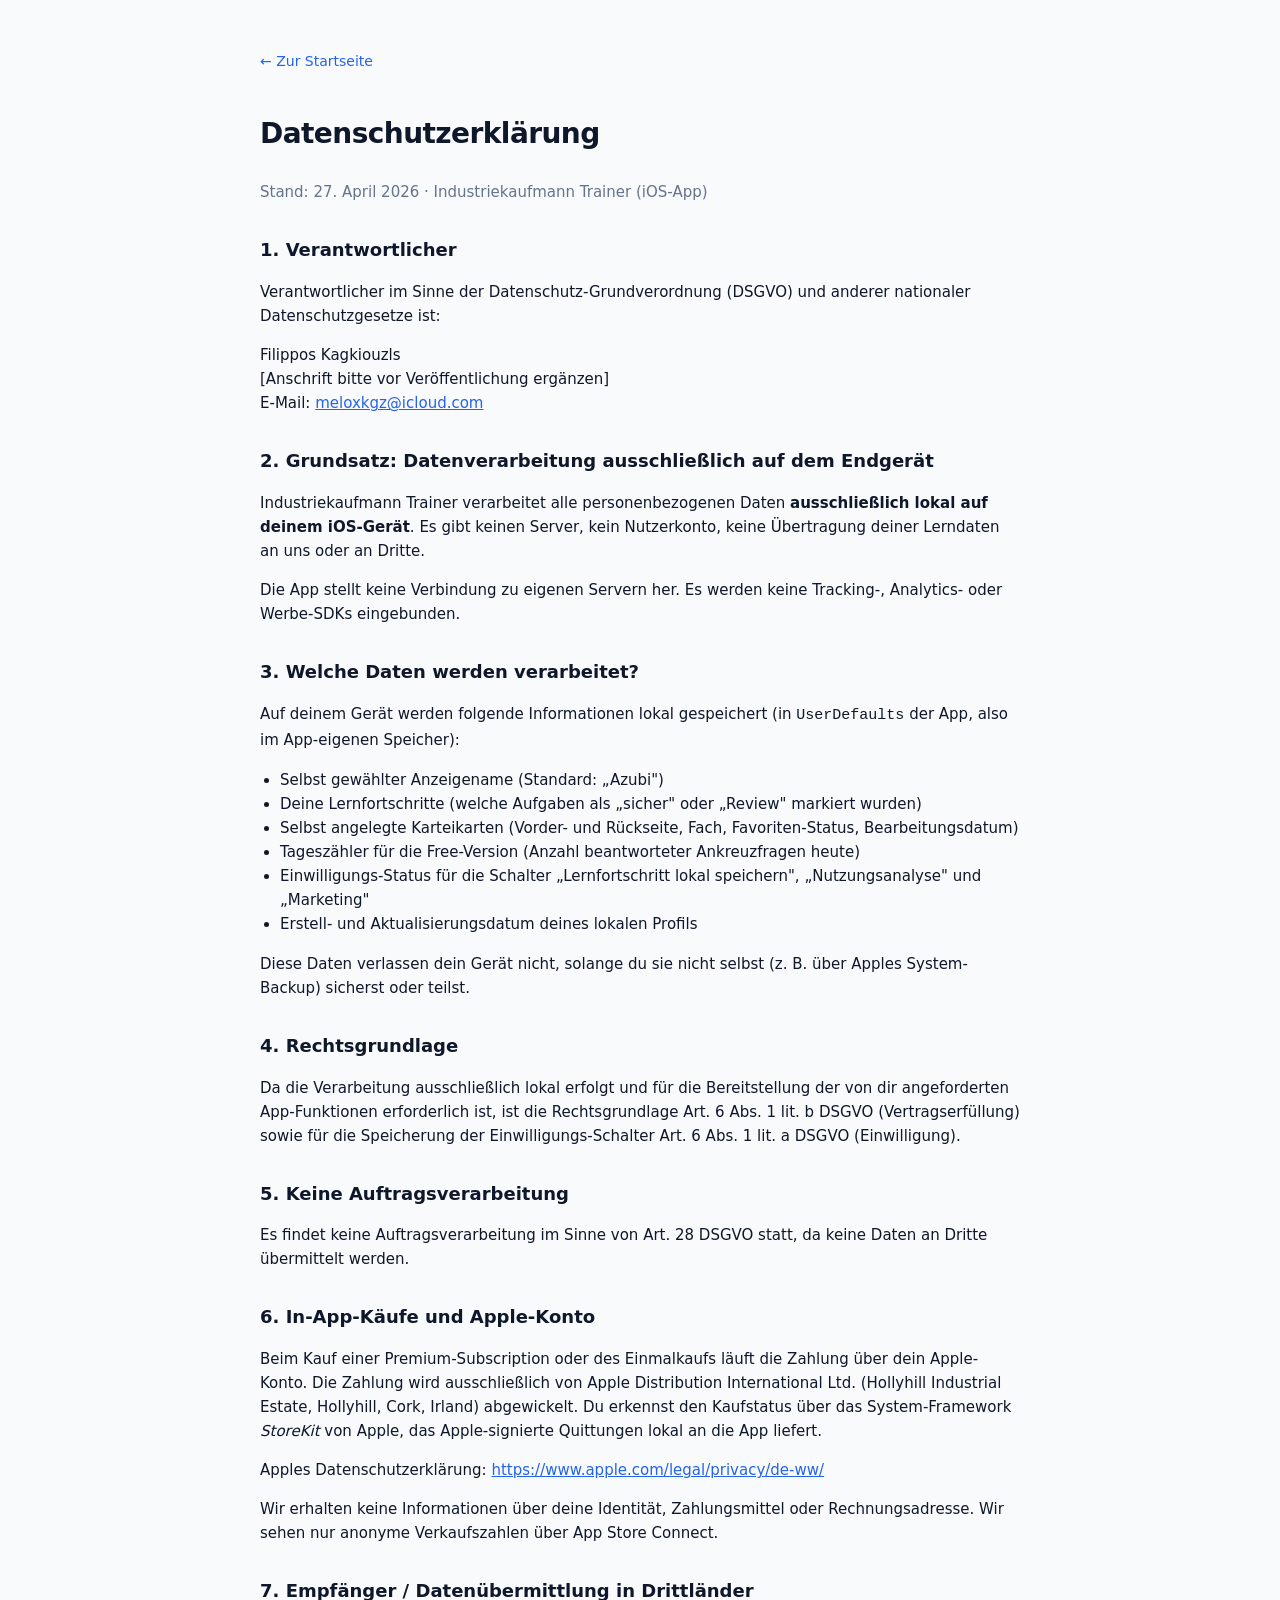
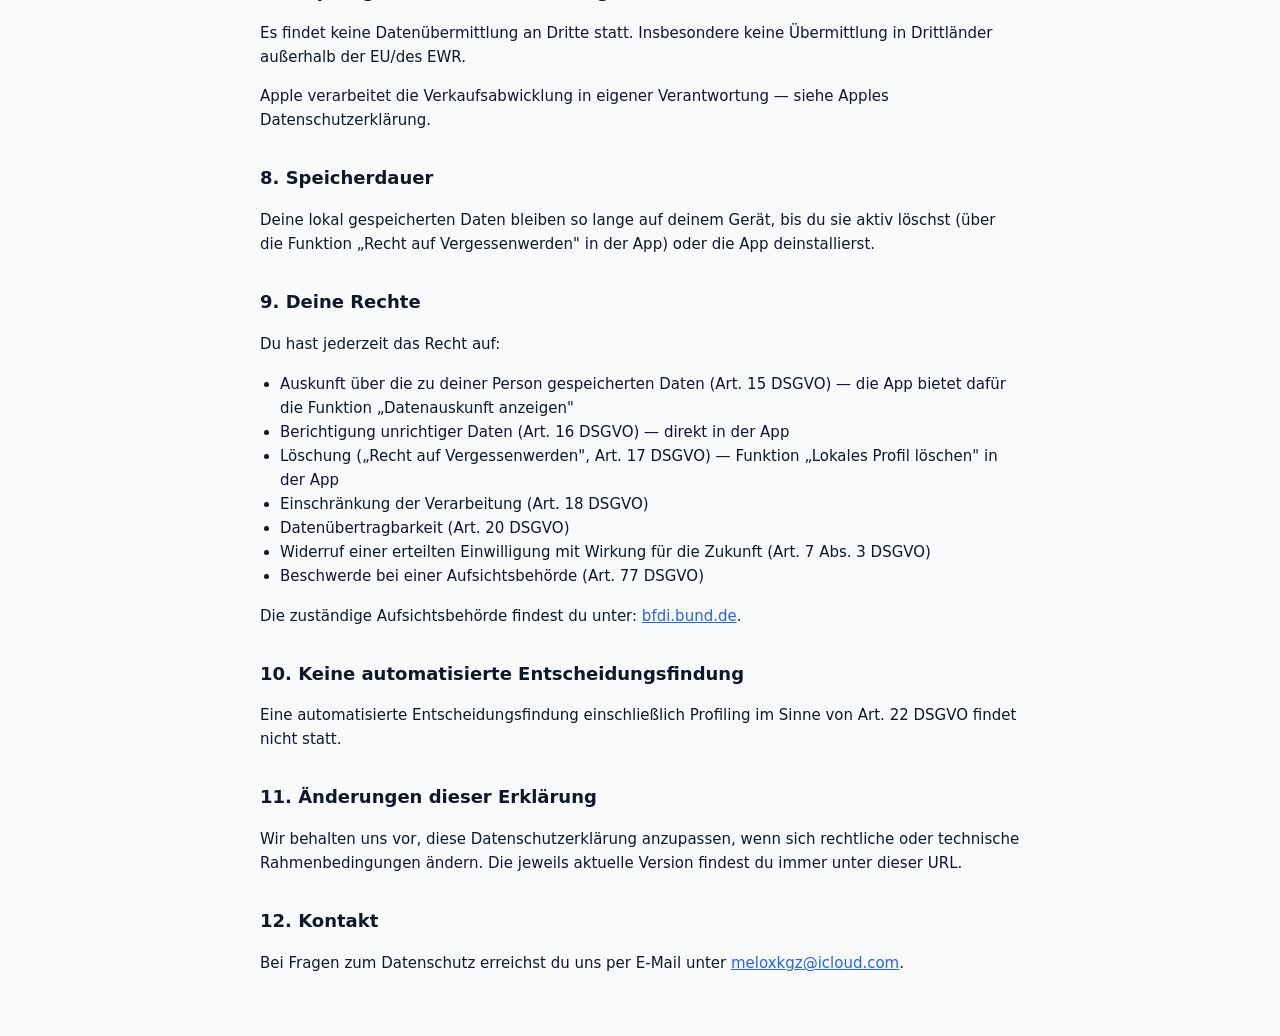
==== datenschutz.html @ b27130db "Initial site: index, datenschutz, impressum, support" ====
<!doctype html>
<html lang="de">
<head>
  <meta charset="utf-8">
  <meta name="viewport" content="width=device-width, initial-scale=1">
  <title>Datenschutzerklärung — Industriekaufmann Trainer</title>
  <link rel="stylesheet" href="style.css">
</head>
<body>
  <article class="legal container">
    <a class="back" href="index.html">&larr; Zur Startseite</a>
    <h1>Datenschutzerklärung</h1>
    <p class="meta">Stand: 27. April 2026 · Industriekaufmann Trainer (iOS-App)</p>

    <h2>1. Verantwortlicher</h2>
    <p>Verantwortlicher im Sinne der Datenschutz-Grundverordnung (DSGVO) und anderer nationaler Datenschutzgesetze ist:</p>
    <p>
      Filippos Kagkiouzls<br>
      [Anschrift bitte vor Veröffentlichung ergänzen]<br>
      E-Mail: <a href="mailto:meloxkgz@icloud.com">meloxkgz@icloud.com</a>
    </p>

    <h2>2. Grundsatz: Datenverarbeitung ausschließlich auf dem Endgerät</h2>
    <p>Industriekaufmann Trainer verarbeitet alle personenbezogenen Daten <strong>ausschließlich lokal auf deinem iOS-Gerät</strong>. Es gibt keinen Server, kein Nutzerkonto, keine Übertragung deiner Lerndaten an uns oder an Dritte.</p>
    <p>Die App stellt keine Verbindung zu eigenen Servern her. Es werden keine Tracking-, Analytics- oder Werbe-SDKs eingebunden.</p>

    <h2>3. Welche Daten werden verarbeitet?</h2>
    <p>Auf deinem Gerät werden folgende Informationen lokal gespeichert (in <code>UserDefaults</code> der App, also im App-eigenen Speicher):</p>
    <ul>
      <li>Selbst gewählter Anzeigename (Standard: „Azubi")</li>
      <li>Deine Lernfortschritte (welche Aufgaben als „sicher" oder „Review" markiert wurden)</li>
      <li>Selbst angelegte Karteikarten (Vorder- und Rückseite, Fach, Favoriten-Status, Bearbeitungsdatum)</li>
      <li>Tageszähler für die Free-Version (Anzahl beantworteter Ankreuzfragen heute)</li>
      <li>Einwilligungs-Status für die Schalter „Lernfortschritt lokal speichern", „Nutzungsanalyse" und „Marketing"</li>
      <li>Erstell- und Aktualisierungsdatum deines lokalen Profils</li>
    </ul>
    <p>Diese Daten verlassen dein Gerät nicht, solange du sie nicht selbst (z.&nbsp;B. über Apples System-Backup) sicherst oder teilst.</p>

    <h2>4. Rechtsgrundlage</h2>
    <p>Da die Verarbeitung ausschließlich lokal erfolgt und für die Bereitstellung der von dir angeforderten App-Funktionen erforderlich ist, ist die Rechtsgrundlage Art.&nbsp;6 Abs.&nbsp;1 lit.&nbsp;b DSGVO (Vertragserfüllung) sowie für die Speicherung der Einwilligungs-Schalter Art.&nbsp;6 Abs.&nbsp;1 lit.&nbsp;a DSGVO (Einwilligung).</p>

    <h2>5. Keine Auftragsverarbeitung</h2>
    <p>Es findet keine Auftragsverarbeitung im Sinne von Art.&nbsp;28 DSGVO statt, da keine Daten an Dritte übermittelt werden.</p>

    <h2>6. In-App-Käufe und Apple-Konto</h2>
    <p>Beim Kauf einer Premium-Subscription oder des Einmalkaufs läuft die Zahlung über dein Apple-Konto. Die Zahlung wird ausschließlich von Apple Distribution International Ltd. (Hollyhill Industrial Estate, Hollyhill, Cork, Irland) abgewickelt. Du erkennst den Kaufstatus über das System-Framework <em>StoreKit</em> von Apple, das Apple-signierte Quittungen lokal an die App liefert.</p>
    <p>Apples Datenschutzerklärung: <a href="https://www.apple.com/legal/privacy/de-ww/" target="_blank" rel="noopener">https://www.apple.com/legal/privacy/de-ww/</a></p>
    <p>Wir erhalten keine Informationen über deine Identität, Zahlungsmittel oder Rechnungsadresse. Wir sehen nur anonyme Verkaufszahlen über App Store Connect.</p>

    <h2>7. Empfänger / Datenübermittlung in Drittländer</h2>
    <p>Es findet keine Datenübermittlung an Dritte statt. Insbesondere keine Übermittlung in Drittländer außerhalb der EU/des EWR.</p>
    <p>Apple verarbeitet die Verkaufsabwicklung in eigener Verantwortung — siehe Apples Datenschutzerklärung.</p>

    <h2>8. Speicherdauer</h2>
    <p>Deine lokal gespeicherten Daten bleiben so lange auf deinem Gerät, bis du sie aktiv löschst (über die Funktion „Recht auf Vergessenwerden" in der App) oder die App deinstallierst.</p>

    <h2>9. Deine Rechte</h2>
    <p>Du hast jederzeit das Recht auf:</p>
    <ul>
      <li>Auskunft über die zu deiner Person gespeicherten Daten (Art.&nbsp;15 DSGVO) — die App bietet dafür die Funktion „Datenauskunft anzeigen"</li>
      <li>Berichtigung unrichtiger Daten (Art.&nbsp;16 DSGVO) — direkt in der App</li>
      <li>Löschung („Recht auf Vergessenwerden", Art.&nbsp;17 DSGVO) — Funktion „Lokales Profil löschen" in der App</li>
      <li>Einschränkung der Verarbeitung (Art.&nbsp;18 DSGVO)</li>
      <li>Datenübertragbarkeit (Art.&nbsp;20 DSGVO)</li>
      <li>Widerruf einer erteilten Einwilligung mit Wirkung für die Zukunft (Art.&nbsp;7 Abs.&nbsp;3 DSGVO)</li>
      <li>Beschwerde bei einer Aufsichtsbehörde (Art.&nbsp;77 DSGVO)</li>
    </ul>
    <p>Die zuständige Aufsichtsbehörde findest du unter: <a href="https://www.bfdi.bund.de/DE/Service/Anschriften/Laender/Laender-node.html" target="_blank" rel="noopener">bfdi.bund.de</a>.</p>

    <h2>10. Keine automatisierte Entscheidungsfindung</h2>
    <p>Eine automatisierte Entscheidungsfindung einschließlich Profiling im Sinne von Art.&nbsp;22 DSGVO findet nicht statt.</p>

    <h2>11. Änderungen dieser Erklärung</h2>
    <p>Wir behalten uns vor, diese Datenschutzerklärung anzupassen, wenn sich rechtliche oder technische Rahmenbedingungen ändern. Die jeweils aktuelle Version findest du immer unter dieser URL.</p>

    <h2>12. Kontakt</h2>
    <p>Bei Fragen zum Datenschutz erreichst du uns per E-Mail unter <a href="mailto:meloxkgz@icloud.com">meloxkgz@icloud.com</a>.</p>
  </article>
</body>
</html>
---- style.css ----
:root {
  --ink: #0f172a;
  --muted: #64748b;
  --bg: #f8fafc;
  --card: #ffffff;
  --accent: #2563eb;
  --border: rgba(15, 23, 42, 0.08);
}

* { box-sizing: border-box; }
html, body { margin: 0; padding: 0; }
body {
  font-family: -apple-system, BlinkMacSystemFont, "SF Pro Text", "Segoe UI", Roboto, system-ui, sans-serif;
  background: var(--bg);
  color: var(--ink);
  line-height: 1.6;
  -webkit-font-smoothing: antialiased;
}
.container { max-width: 760px; margin: 0 auto; padding: 0 22px; }
.hero { padding: 56px 0 32px; }
.brand { display: flex; align-items: center; gap: 18px; margin-bottom: 20px; }
.brand img { border-radius: 18px; box-shadow: 0 6px 24px rgba(37, 99, 235, .25); }
.brand h1 { margin: 0; font-size: 28px; letter-spacing: -0.02em; }
.kicker { margin: 4px 0 0; color: var(--muted); font-size: 14px; font-weight: 600; }
.lead { font-size: 17px; color: var(--ink); max-width: 640px; }
.features { display: grid; grid-template-columns: repeat(auto-fit, minmax(220px, 1fr)); gap: 12px; margin: 32px 0; }
.card { background: var(--card); border: 1px solid var(--border); padding: 16px 18px; border-radius: 16px; display: flex; flex-direction: column; gap: 4px; }
.card strong { font-size: 15px; }
.card span { font-size: 14px; color: var(--muted); }
.links { display: flex; gap: 12px; flex-wrap: wrap; margin: 24px 0 56px; }
.links a {
  background: var(--ink); color: #fff; text-decoration: none;
  padding: 12px 18px; border-radius: 12px; font-weight: 600; font-size: 14px;
}
.links a:hover { background: var(--accent); }
footer { color: var(--muted); font-size: 13px; padding: 24px 0 56px; border-top: 1px solid var(--border); margin-top: 32px; }

article.legal { padding: 48px 0; }
article.legal h1 { font-size: 28px; letter-spacing: -0.02em; margin-bottom: 24px; }
article.legal h2 { font-size: 18px; margin-top: 32px; margin-bottom: 8px; }
article.legal h3 { font-size: 15px; margin-top: 20px; margin-bottom: 4px; color: var(--muted); text-transform: uppercase; letter-spacing: 0.06em; }
article.legal p, article.legal li { font-size: 15px; }
article.legal a { color: var(--accent); }
article.legal ul { padding-left: 20px; }
.back { display: inline-block; margin-bottom: 16px; color: var(--muted); text-decoration: none; font-size: 14px; }
.back:hover { color: var(--accent); }
.meta { color: var(--muted); font-size: 13px; }
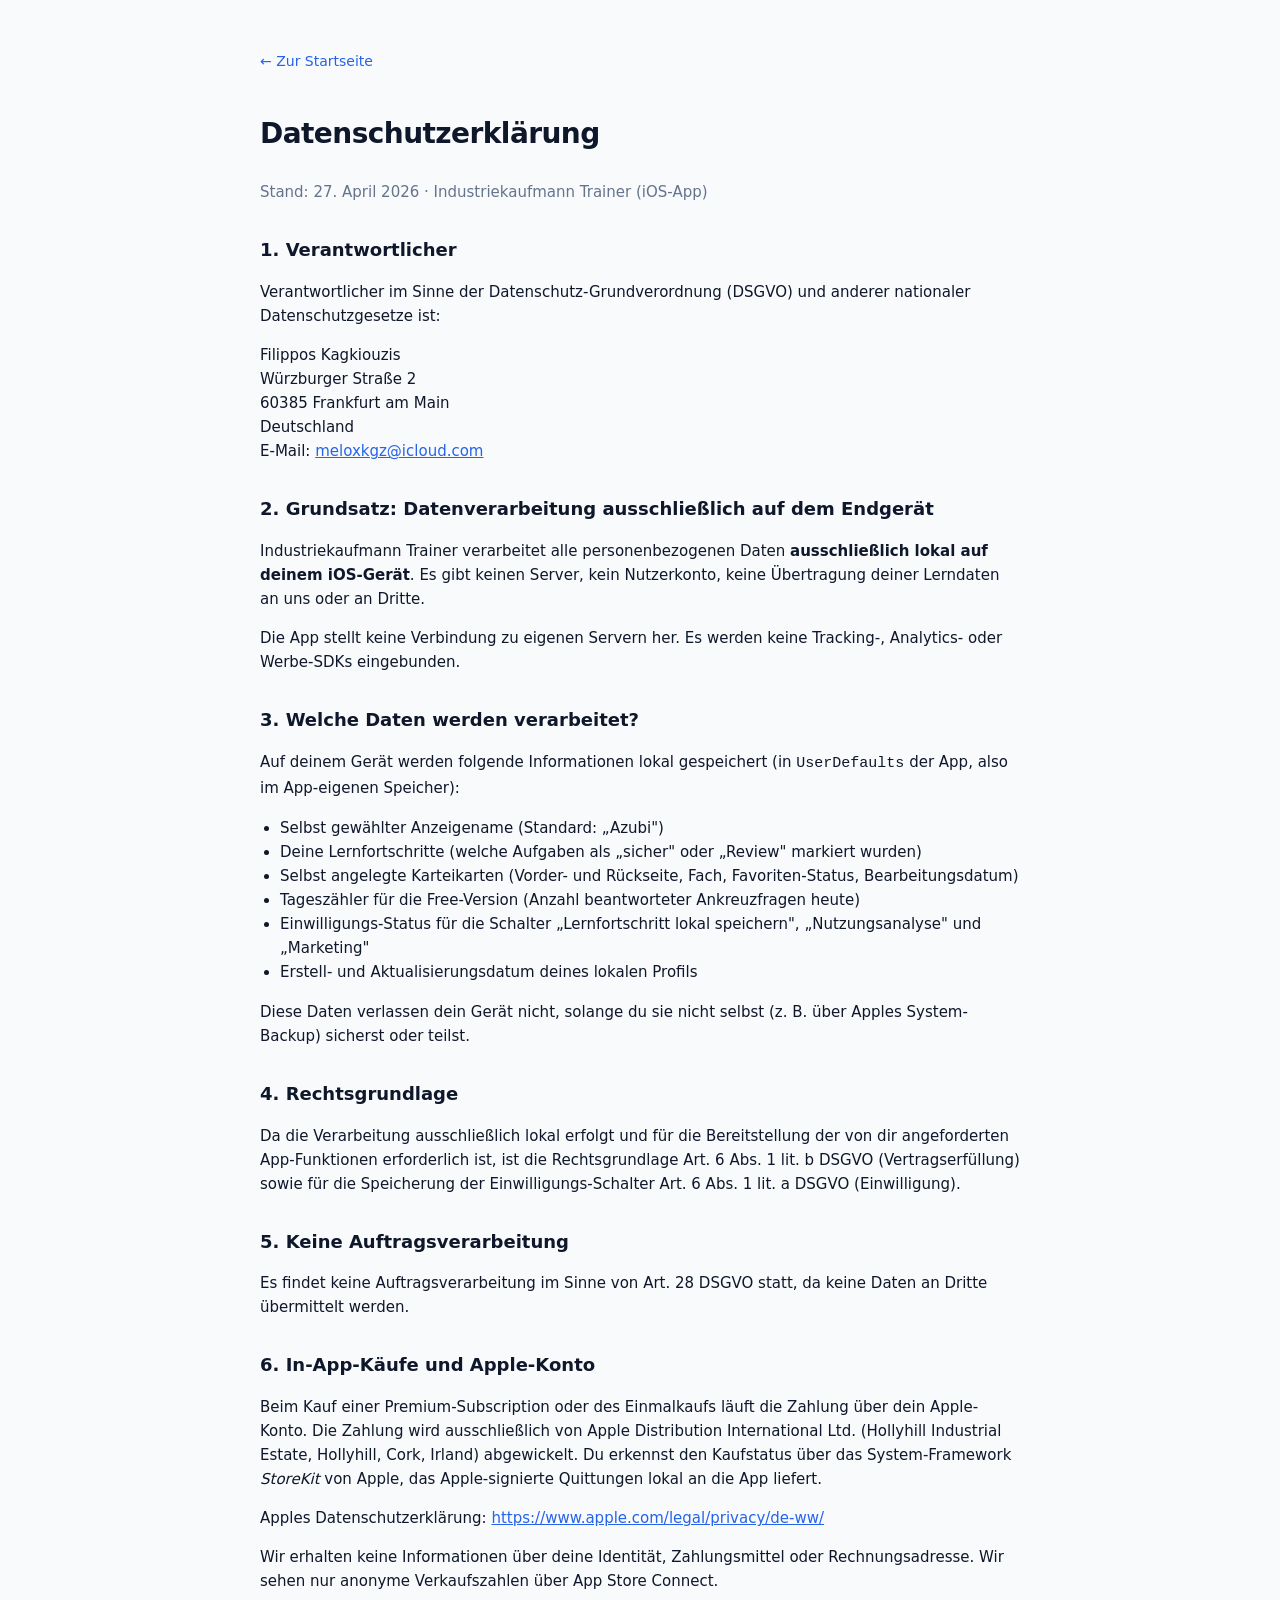
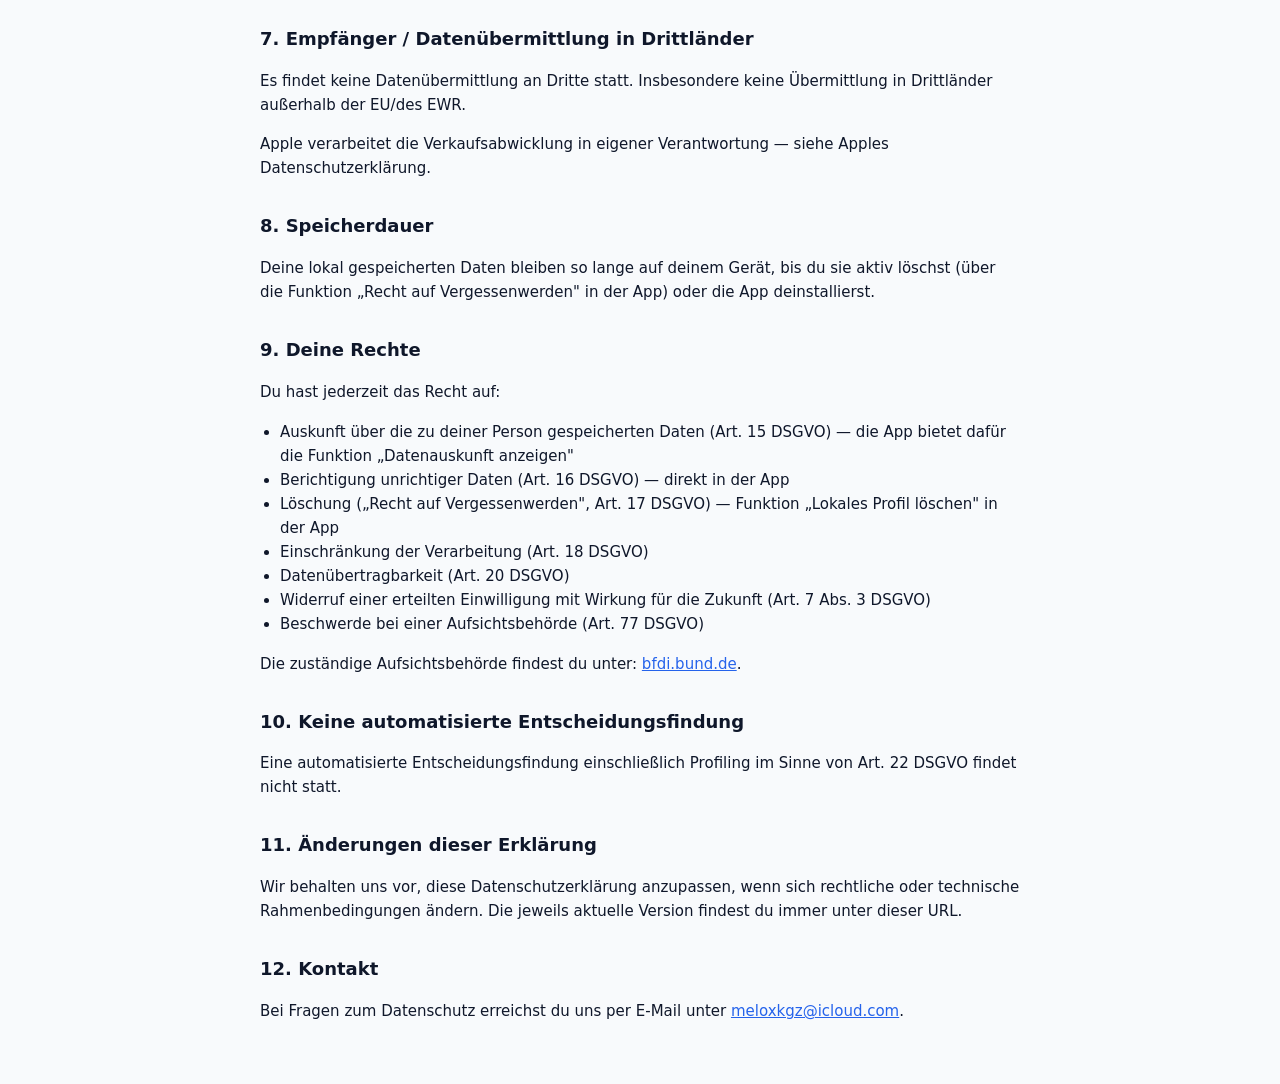
==== commit d9b7ff51: "Add full address to imprint and privacy policy" ====
--- a/datenschutz.html
+++ b/datenschutz.html
@@ -15,8 +15,10 @@
     <h2>1. Verantwortlicher</h2>
     <p>Verantwortlicher im Sinne der Datenschutz-Grundverordnung (DSGVO) und anderer nationaler Datenschutzgesetze ist:</p>
     <p>
-      Filippos Kagkiouzls<br>
-      [Anschrift bitte vor Veröffentlichung ergänzen]<br>
+      Filippos Kagkiouzis<br>
+      Würzburger Straße 2<br>
+      60385 Frankfurt am Main<br>
+      Deutschland<br>
       E-Mail: <a href="mailto:meloxkgz@icloud.com">meloxkgz@icloud.com</a>
     </p>
 
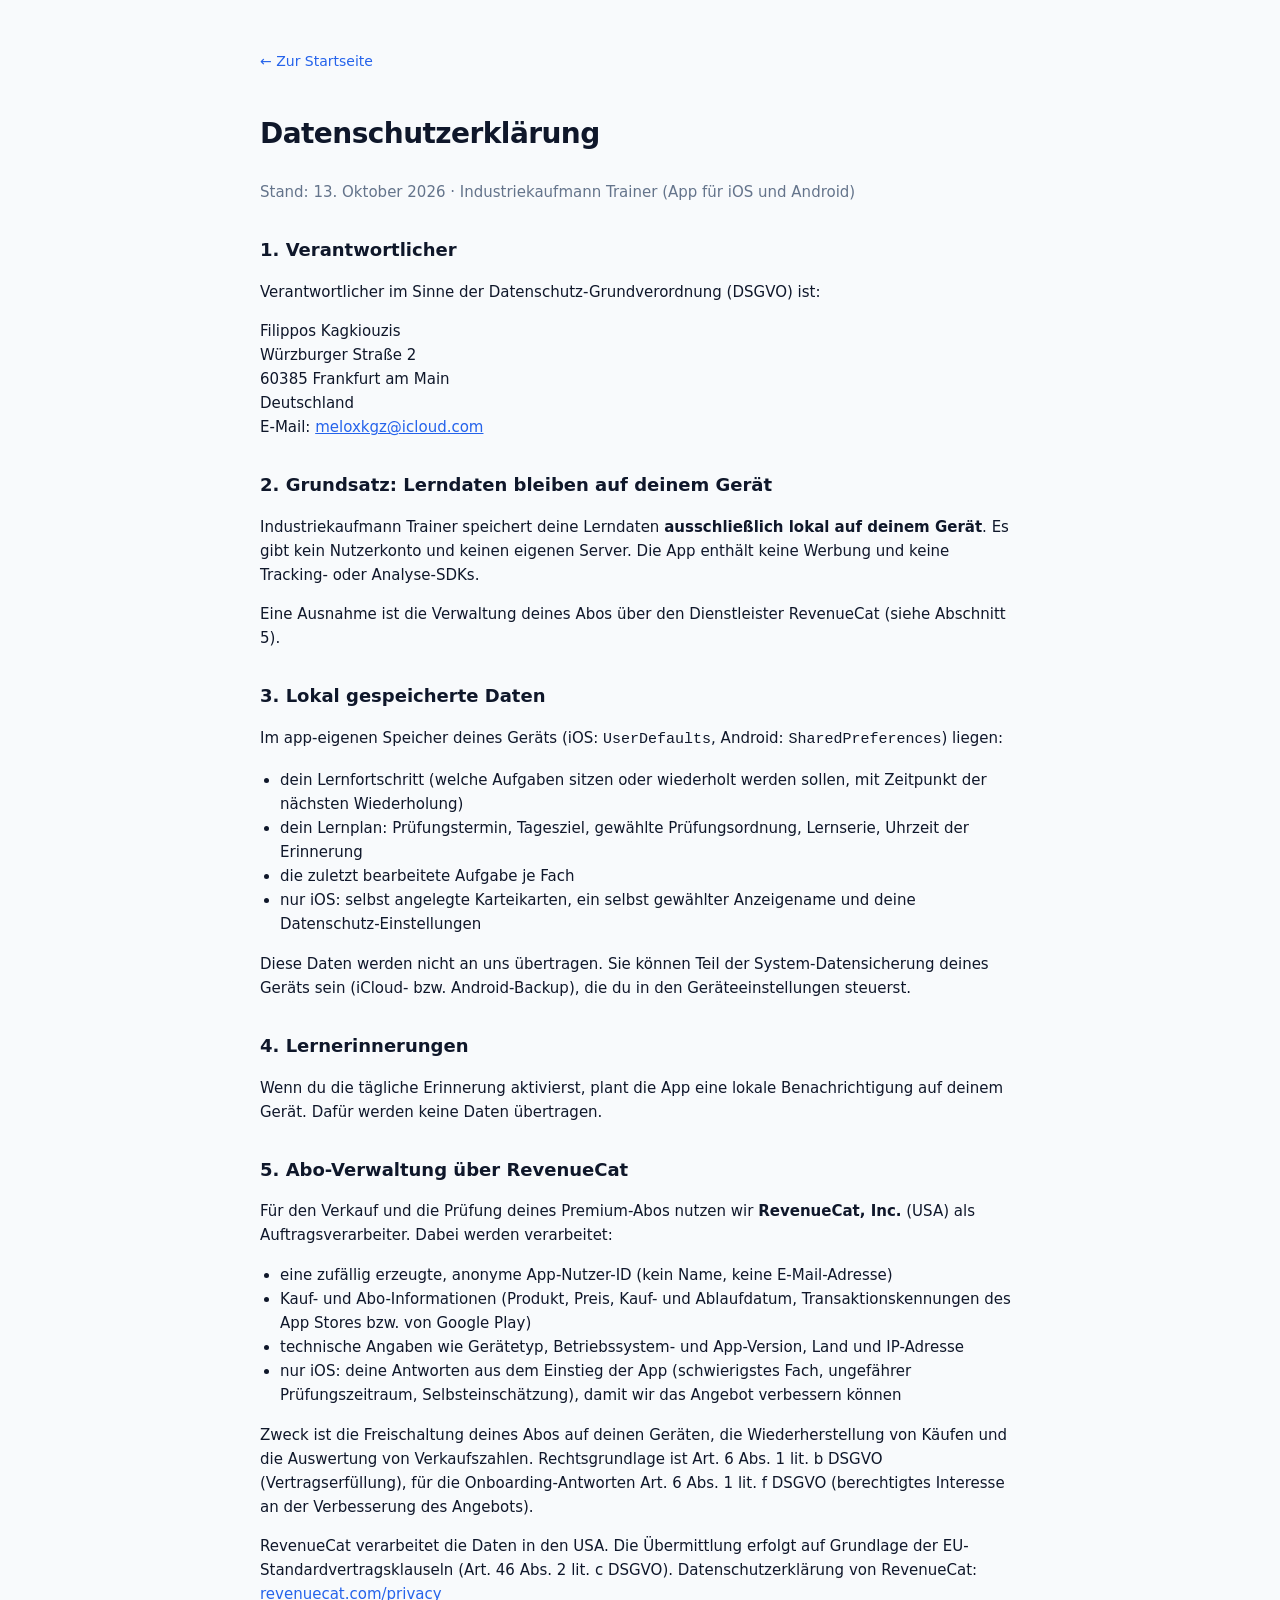
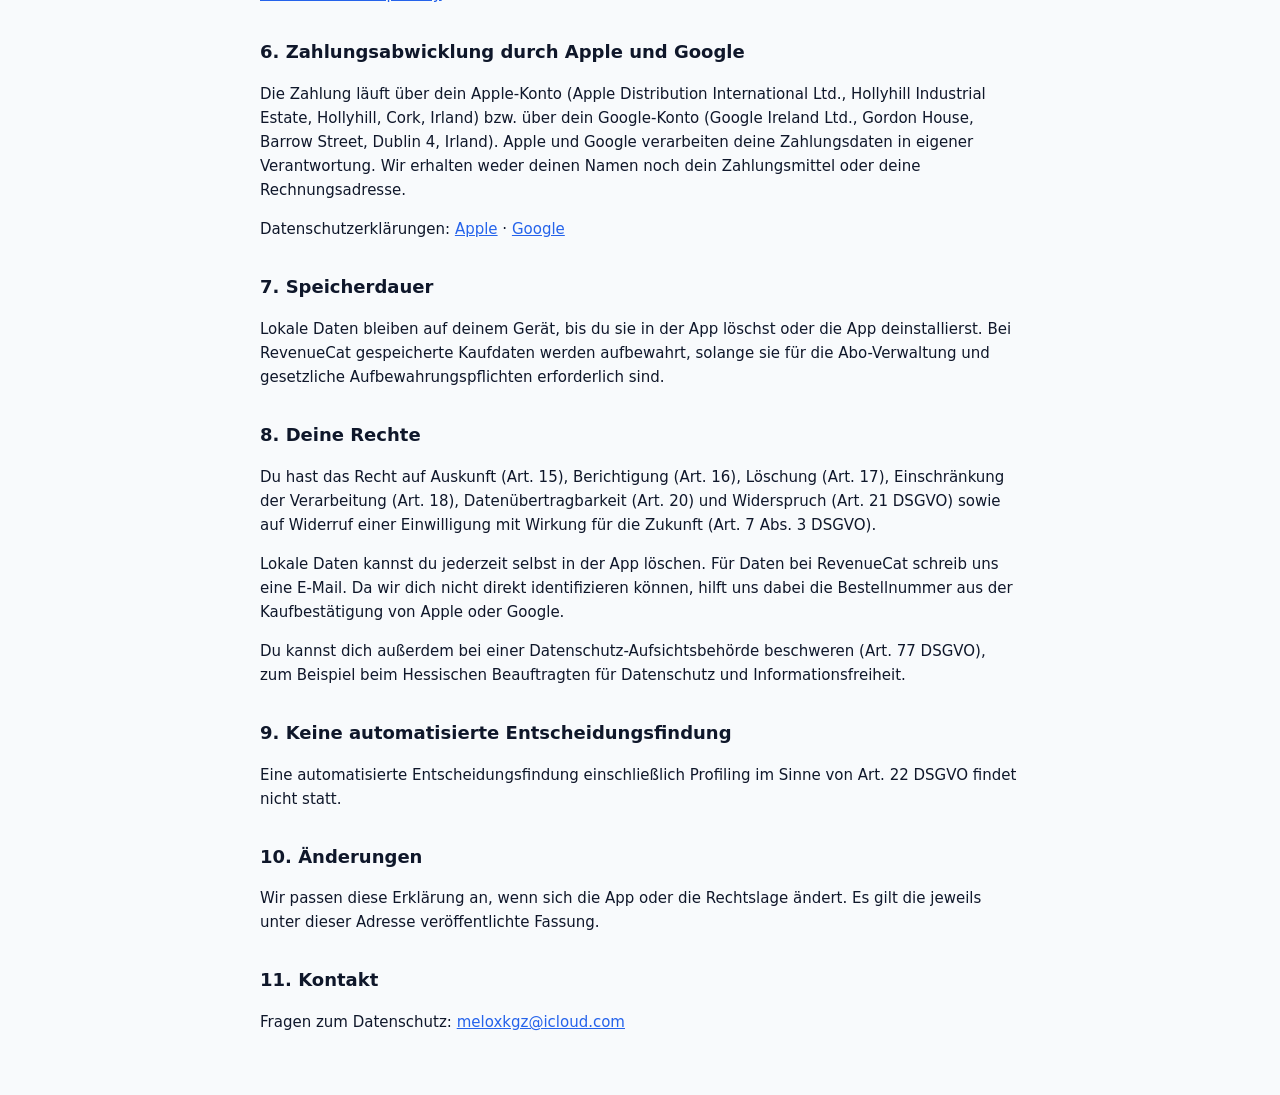
==== commit 2c86ab49: "Datenschutz fuer iOS und Android inkl. RevenueCat; Nutzungsbedingungen Co-Authored-By: Claude Opus 5" ====
--- a/datenschutz.html
+++ b/datenschutz.html
@@ -10,10 +10,10 @@
   <article class="legal container">
     <a class="back" href="index.html">&larr; Zur Startseite</a>
     <h1>Datenschutzerklärung</h1>
-    <p class="meta">Stand: 27. April 2026 · Industriekaufmann Trainer (iOS-App)</p>
+    <p class="meta">Stand: 13. Oktober 2026 · Industriekaufmann Trainer (App für iOS und Android)</p>
 
     <h2>1. Verantwortlicher</h2>
-    <p>Verantwortlicher im Sinne der Datenschutz-Grundverordnung (DSGVO) und anderer nationaler Datenschutzgesetze ist:</p>
+    <p>Verantwortlicher im Sinne der Datenschutz-Grundverordnung (DSGVO) ist:</p>
     <p>
       Filippos Kagkiouzis<br>
       Würzburger Straße 2<br>
@@ -22,61 +22,54 @@
       E-Mail: <a href="mailto:meloxkgz@icloud.com">meloxkgz@icloud.com</a>
     </p>
 
-    <h2>2. Grundsatz: Datenverarbeitung ausschließlich auf dem Endgerät</h2>
-    <p>Industriekaufmann Trainer verarbeitet alle personenbezogenen Daten <strong>ausschließlich lokal auf deinem iOS-Gerät</strong>. Es gibt keinen Server, kein Nutzerkonto, keine Übertragung deiner Lerndaten an uns oder an Dritte.</p>
-    <p>Die App stellt keine Verbindung zu eigenen Servern her. Es werden keine Tracking-, Analytics- oder Werbe-SDKs eingebunden.</p>
+    <h2>2. Grundsatz: Lerndaten bleiben auf deinem Gerät</h2>
+    <p>Industriekaufmann Trainer speichert deine Lerndaten <strong>ausschließlich lokal auf deinem Gerät</strong>. Es gibt kein Nutzerkonto und keinen eigenen Server. Die App enthält keine Werbung und keine Tracking- oder Analyse-SDKs.</p>
+    <p>Eine Ausnahme ist die Verwaltung deines Abos über den Dienstleister RevenueCat (siehe Abschnitt 5).</p>
 
-    <h2>3. Welche Daten werden verarbeitet?</h2>
-    <p>Auf deinem Gerät werden folgende Informationen lokal gespeichert (in <code>UserDefaults</code> der App, also im App-eigenen Speicher):</p>
+    <h2>3. Lokal gespeicherte Daten</h2>
+    <p>Im app-eigenen Speicher deines Geräts (iOS: <code>UserDefaults</code>, Android: <code>SharedPreferences</code>) liegen:</p>
     <ul>
-      <li>Selbst gewählter Anzeigename (Standard: „Azubi")</li>
-      <li>Deine Lernfortschritte (welche Aufgaben als „sicher" oder „Review" markiert wurden)</li>
-      <li>Selbst angelegte Karteikarten (Vorder- und Rückseite, Fach, Favoriten-Status, Bearbeitungsdatum)</li>
-      <li>Tageszähler für die Free-Version (Anzahl beantworteter Ankreuzfragen heute)</li>
-      <li>Einwilligungs-Status für die Schalter „Lernfortschritt lokal speichern", „Nutzungsanalyse" und „Marketing"</li>
-      <li>Erstell- und Aktualisierungsdatum deines lokalen Profils</li>
+      <li>dein Lernfortschritt (welche Aufgaben sitzen oder wiederholt werden sollen, mit Zeitpunkt der nächsten Wiederholung)</li>
+      <li>dein Lernplan: Prüfungstermin, Tagesziel, gewählte Prüfungsordnung, Lernserie, Uhrzeit der Erinnerung</li>
+      <li>die zuletzt bearbeitete Aufgabe je Fach</li>
+      <li>nur iOS: selbst angelegte Karteikarten, ein selbst gewählter Anzeigename und deine Datenschutz-Einstellungen</li>
     </ul>
-    <p>Diese Daten verlassen dein Gerät nicht, solange du sie nicht selbst (z.&nbsp;B. über Apples System-Backup) sicherst oder teilst.</p>
+    <p>Diese Daten werden nicht an uns übertragen. Sie können Teil der System-Datensicherung deines Geräts sein (iCloud- bzw. Android-Backup), die du in den Geräteeinstellungen steuerst.</p>
 
-    <h2>4. Rechtsgrundlage</h2>
-    <p>Da die Verarbeitung ausschließlich lokal erfolgt und für die Bereitstellung der von dir angeforderten App-Funktionen erforderlich ist, ist die Rechtsgrundlage Art.&nbsp;6 Abs.&nbsp;1 lit.&nbsp;b DSGVO (Vertragserfüllung) sowie für die Speicherung der Einwilligungs-Schalter Art.&nbsp;6 Abs.&nbsp;1 lit.&nbsp;a DSGVO (Einwilligung).</p>
+    <h2>4. Lernerinnerungen</h2>
+    <p>Wenn du die tägliche Erinnerung aktivierst, plant die App eine lokale Benachrichtigung auf deinem Gerät. Dafür werden keine Daten übertragen.</p>
 
-    <h2>5. Keine Auftragsverarbeitung</h2>
-    <p>Es findet keine Auftragsverarbeitung im Sinne von Art.&nbsp;28 DSGVO statt, da keine Daten an Dritte übermittelt werden.</p>
+    <h2>5. Abo-Verwaltung über RevenueCat</h2>
+    <p>Für den Verkauf und die Prüfung deines Premium-Abos nutzen wir <strong>RevenueCat, Inc.</strong> (USA) als Auftragsverarbeiter. Dabei werden verarbeitet:</p>
+    <ul>
+      <li>eine zufällig erzeugte, anonyme App-Nutzer-ID (kein Name, keine E-Mail-Adresse)</li>
+      <li>Kauf- und Abo-Informationen (Produkt, Preis, Kauf- und Ablaufdatum, Transaktionskennungen des App Stores bzw. von Google Play)</li>
+      <li>technische Angaben wie Gerätetyp, Betriebssystem- und App-Version, Land und IP-Adresse</li>
+      <li>nur iOS: deine Antworten aus dem Einstieg der App (schwierigstes Fach, ungefährer Prüfungszeitraum, Selbsteinschätzung), damit wir das Angebot verbessern können</li>
+    </ul>
+    <p>Zweck ist die Freischaltung deines Abos auf deinen Geräten, die Wiederherstellung von Käufen und die Auswertung von Verkaufszahlen. Rechtsgrundlage ist Art.&nbsp;6 Abs.&nbsp;1 lit.&nbsp;b DSGVO (Vertragserfüllung), für die Onboarding-Antworten Art.&nbsp;6 Abs.&nbsp;1 lit.&nbsp;f DSGVO (berechtigtes Interesse an der Verbesserung des Angebots).</p>
+    <p>RevenueCat verarbeitet die Daten in den USA. Die Übermittlung erfolgt auf Grundlage der EU-Standardvertragsklauseln (Art.&nbsp;46 Abs.&nbsp;2 lit.&nbsp;c DSGVO). Datenschutzerklärung von RevenueCat: <a href="https://www.revenuecat.com/privacy" target="_blank" rel="noopener">revenuecat.com/privacy</a></p>
 
-    <h2>6. In-App-Käufe und Apple-Konto</h2>
-    <p>Beim Kauf einer Premium-Subscription oder des Einmalkaufs läuft die Zahlung über dein Apple-Konto. Die Zahlung wird ausschließlich von Apple Distribution International Ltd. (Hollyhill Industrial Estate, Hollyhill, Cork, Irland) abgewickelt. Du erkennst den Kaufstatus über das System-Framework <em>StoreKit</em> von Apple, das Apple-signierte Quittungen lokal an die App liefert.</p>
-    <p>Apples Datenschutzerklärung: <a href="https://www.apple.com/legal/privacy/de-ww/" target="_blank" rel="noopener">https://www.apple.com/legal/privacy/de-ww/</a></p>
-    <p>Wir erhalten keine Informationen über deine Identität, Zahlungsmittel oder Rechnungsadresse. Wir sehen nur anonyme Verkaufszahlen über App Store Connect.</p>
+    <h2>6. Zahlungsabwicklung durch Apple und Google</h2>
+    <p>Die Zahlung läuft über dein Apple-Konto (Apple Distribution International Ltd., Hollyhill Industrial Estate, Hollyhill, Cork, Irland) bzw. über dein Google-Konto (Google Ireland Ltd., Gordon House, Barrow Street, Dublin 4, Irland). Apple und Google verarbeiten deine Zahlungsdaten in eigener Verantwortung. Wir erhalten weder deinen Namen noch dein Zahlungsmittel oder deine Rechnungsadresse.</p>
+    <p>Datenschutzerklärungen: <a href="https://www.apple.com/legal/privacy/de-ww/" target="_blank" rel="noopener">Apple</a> · <a href="https://policies.google.com/privacy?hl=de" target="_blank" rel="noopener">Google</a></p>
 
-    <h2>7. Empfänger / Datenübermittlung in Drittländer</h2>
-    <p>Es findet keine Datenübermittlung an Dritte statt. Insbesondere keine Übermittlung in Drittländer außerhalb der EU/des EWR.</p>
-    <p>Apple verarbeitet die Verkaufsabwicklung in eigener Verantwortung — siehe Apples Datenschutzerklärung.</p>
+    <h2>7. Speicherdauer</h2>
+    <p>Lokale Daten bleiben auf deinem Gerät, bis du sie in der App löschst oder die App deinstallierst. Bei RevenueCat gespeicherte Kaufdaten werden aufbewahrt, solange sie für die Abo-Verwaltung und gesetzliche Aufbewahrungspflichten erforderlich sind.</p>
 
-    <h2>8. Speicherdauer</h2>
-    <p>Deine lokal gespeicherten Daten bleiben so lange auf deinem Gerät, bis du sie aktiv löschst (über die Funktion „Recht auf Vergessenwerden" in der App) oder die App deinstallierst.</p>
+    <h2>8. Deine Rechte</h2>
+    <p>Du hast das Recht auf Auskunft (Art.&nbsp;15), Berichtigung (Art.&nbsp;16), Löschung (Art.&nbsp;17), Einschränkung der Verarbeitung (Art.&nbsp;18), Datenübertragbarkeit (Art.&nbsp;20) und Widerspruch (Art.&nbsp;21 DSGVO) sowie auf Widerruf einer Einwilligung mit Wirkung für die Zukunft (Art.&nbsp;7 Abs.&nbsp;3 DSGVO).</p>
+    <p>Lokale Daten kannst du jederzeit selbst in der App löschen. Für Daten bei RevenueCat schreib uns eine E-Mail. Da wir dich nicht direkt identifizieren können, hilft uns dabei die Bestellnummer aus der Kaufbestätigung von Apple oder Google.</p>
+    <p>Du kannst dich außerdem bei einer Datenschutz-Aufsichtsbehörde beschweren (Art.&nbsp;77 DSGVO), zum Beispiel beim Hessischen Beauftragten für Datenschutz und Informationsfreiheit.</p>
 
-    <h2>9. Deine Rechte</h2>
-    <p>Du hast jederzeit das Recht auf:</p>
-    <ul>
-      <li>Auskunft über die zu deiner Person gespeicherten Daten (Art.&nbsp;15 DSGVO) — die App bietet dafür die Funktion „Datenauskunft anzeigen"</li>
-      <li>Berichtigung unrichtiger Daten (Art.&nbsp;16 DSGVO) — direkt in der App</li>
-      <li>Löschung („Recht auf Vergessenwerden", Art.&nbsp;17 DSGVO) — Funktion „Lokales Profil löschen" in der App</li>
-      <li>Einschränkung der Verarbeitung (Art.&nbsp;18 DSGVO)</li>
-      <li>Datenübertragbarkeit (Art.&nbsp;20 DSGVO)</li>
-      <li>Widerruf einer erteilten Einwilligung mit Wirkung für die Zukunft (Art.&nbsp;7 Abs.&nbsp;3 DSGVO)</li>
-      <li>Beschwerde bei einer Aufsichtsbehörde (Art.&nbsp;77 DSGVO)</li>
-    </ul>
-    <p>Die zuständige Aufsichtsbehörde findest du unter: <a href="https://www.bfdi.bund.de/DE/Service/Anschriften/Laender/Laender-node.html" target="_blank" rel="noopener">bfdi.bund.de</a>.</p>
-
-    <h2>10. Keine automatisierte Entscheidungsfindung</h2>
+    <h2>9. Keine automatisierte Entscheidungsfindung</h2>
     <p>Eine automatisierte Entscheidungsfindung einschließlich Profiling im Sinne von Art.&nbsp;22 DSGVO findet nicht statt.</p>
 
-    <h2>11. Änderungen dieser Erklärung</h2>
-    <p>Wir behalten uns vor, diese Datenschutzerklärung anzupassen, wenn sich rechtliche oder technische Rahmenbedingungen ändern. Die jeweils aktuelle Version findest du immer unter dieser URL.</p>
+    <h2>10. Änderungen</h2>
+    <p>Wir passen diese Erklärung an, wenn sich die App oder die Rechtslage ändert. Es gilt die jeweils unter dieser Adresse veröffentlichte Fassung.</p>
 
-    <h2>12. Kontakt</h2>
-    <p>Bei Fragen zum Datenschutz erreichst du uns per E-Mail unter <a href="mailto:meloxkgz@icloud.com">meloxkgz@icloud.com</a>.</p>
+    <h2>11. Kontakt</h2>
+    <p>Fragen zum Datenschutz: <a href="mailto:meloxkgz@icloud.com">meloxkgz@icloud.com</a></p>
   </article>
 </body>
 </html>
